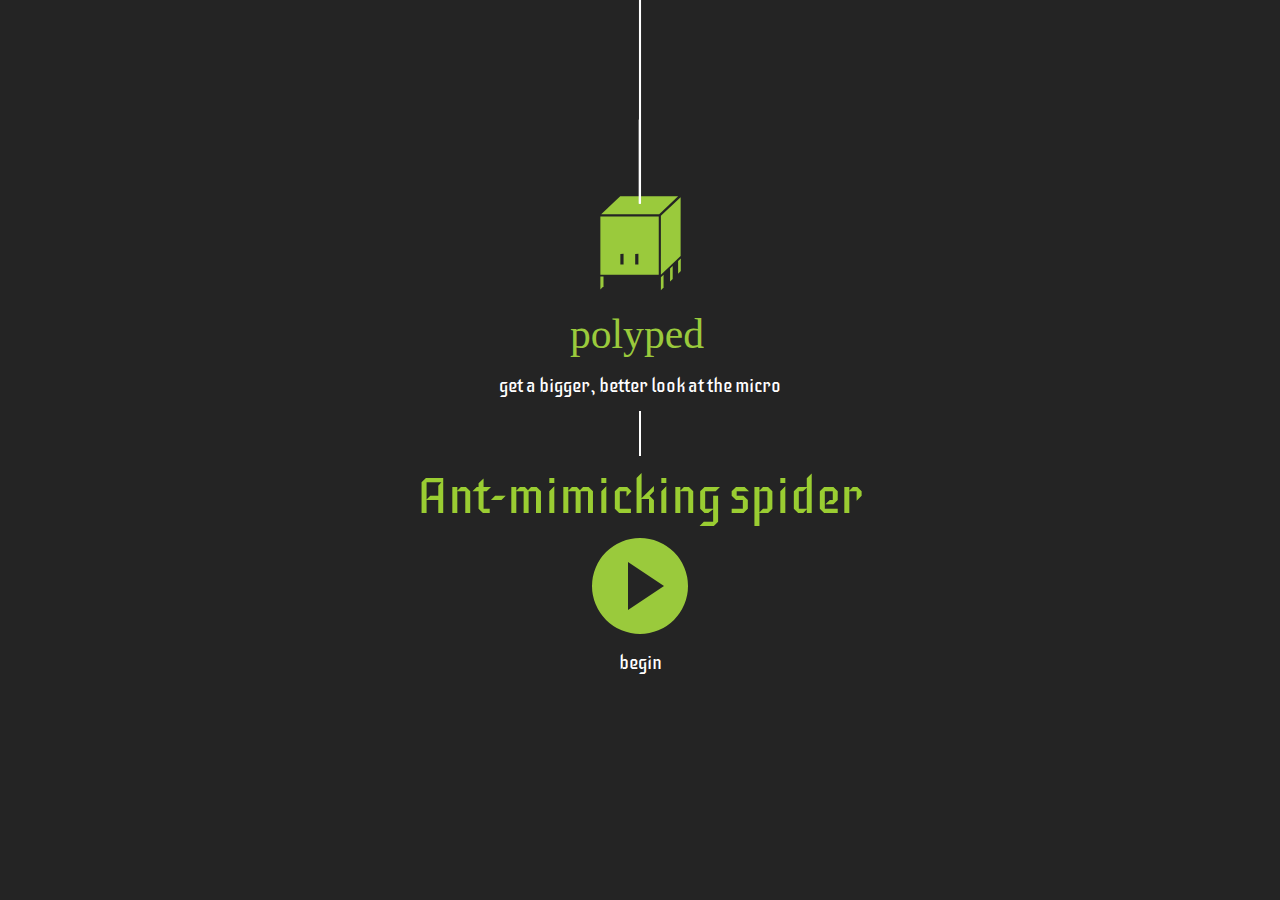
==== index.html @ ac4f15b5 "folder structure" ====
<!DOCTYPE html>
<html lang="en">
  <head>
    <title>The Ant-Mimicking Spider</title>
    <meta charset="utf-8">
    <meta http-equiv="X-UA-Compatible" content="IE=edge">
    <meta name="viewport" content="width=device-width, initial-scale=1">
    <link rel="preconnect" href="https://fonts.gstatic.com">
<link href="https://fonts.googleapis.com/css2?family=Iceberg&display=swap" rel="stylesheet"> 
    <link href="css/reset.css" rel="stylesheet" type="text/css">
    <link rel="stylesheet" href="css/main.css">
  </head> 
<body>
  
<section id="introCon">

  <div id="introColumn">
  <img src="images/logo-intro.svg" alt="logo-intro" id="logo-intro">
  <p class="iceberg-p">get a bigger, better look at the micro</p>
  <div id="separator"></div>
  <h2 class="main-heading">Ant-mimicking spider</h2>
  <a href="game.html" id="begin-button"><img src="images/play.svg" alt="begin button"></a>
  <p class="iceberg-p">begin</p>
  </div>
  
</section>

  <script src="js/gsap.min.js"></script>
  <script src="js/ScrollTrigger.min.js"></script>
	<script src="js/main.js"></script>
</body>	

</html>
---- css/main.css ----
body {
    display: flex;
    flex-direction: row;
}

.hidden {
    display: none;
}


/*drag-reveal-styles*/

#outerShell {
    width: 900px;
    margin: auto;
  }
  
  #imageCon {
    position: relative;
    width: 900px;
    height: 546px;
  }

  .slideImage {
    position: absolute;
    width: 900px;
    height: 546px;
  }
  
  .image-right {
    background: url(../images/xray2.jpg) no-repeat;
  }
  
  .image-left {
    background: url(../images/xray1.jpg) no-repeat;
    width: 50%;
  }
  
  .image-drag {
    background-color: #9ACD32;
    left: 50%; 
    width: 10px; 
    cursor: pointer;
  }
  
  

/*text*/

.iceberg-p {
    font-family: 'Iceberg', cursive;
    color: white;
    font-size: 19px;
    padding: 2.5%;
}

.main-heading {
    font-family: 'Iceberg', cursive;
    color: #9ACD32;
    font-size: 50px;
    padding: 2.5%;
}

.section-heading {
    font-family: 'Iceberg', cursive;
    color: #9ACD32;
    font-size: 50px;
    padding: 5%;
}

/*index.html*/

#introCon {
    width: 100vw;
    height: 100vh;
    background-color: #242424;
    display: flex;
    justify-content: center;
}

#introColumn {
    width: 50%;
    height: 100%;
    display: flex;
    flex-direction: column;
    text-align: center;
}

#logo-intro {
    height: 40%;
    top: 0%;
    margin: 0 auto;
}

#begin-button {
    width: 15%;
    margin: 0 auto;
}

#separator {
    height: 5%;
    width: 2px;
    background-color: white;
    margin: 0 auto;
}



/*game con*/

#gameCon {
    width: 100vw;
    height: 100vh;
    background-color: #242424;
    display: flex;
    justify-content: center;
}

#gameColumn {
    width: 80%;
    height: 100%;
    display: flex;
    flex-direction: column;
    margin: 0 auto;
    text-align: center;
}

.game-heading {
    font-family: 'Iceberg', cursive;
    color: #9ACD32;
    font-size: 45px;
    margin-top: 10%;
}

#bugGameGallery {
    display: flex;
    flex-direction: row;
    width: 100%;
    height: 50%;
    align-items: center;
}


.bugGamePNG img {
    width: 100%;
    margin: 0 auto;
}


/*main.html*/

#menuContainer {
    background-color:#242424;
    height: 100vh;
    width: 10vw;
    display: flex;
    flex-direction: column;
    z-index: 1;
    position: sticky;
    top: 0;
}

#logoDiv {
    height: 25%;
    width: 6.5vw;
    margin: 0 auto;
}

#menuIconDiv {
    display: flex;
    flex-direction: column;
    justify-content: space-evenly;
    height: 75%;
    bottom: 0%;
}

.menuIcon {
    background-color: #9ACD32;
    width: 100%;
    height: 18%;
    margin: 0 auto;    
    text-align: center;
}

.menuIcon img {
    width: 65px;
    margin-top: 18%;
}

#contentContainer {
    width: 90vw;
    background-color: #ECECEC;
    display: flex;
    flex-direction: column;
}

#section1 {
    width: 100%;
    height: 100vh;
    background-color: #ECECEC;
}

#section2 {
    width: 100%;
    height: 100vh;
    background-color: #ECECEC;
}

#section3 {
    width: 100%;
    height: 100vh;
    background-color:#ECECEC;
}

#section4 {
    width: 100%;
    height: 100vh;
}
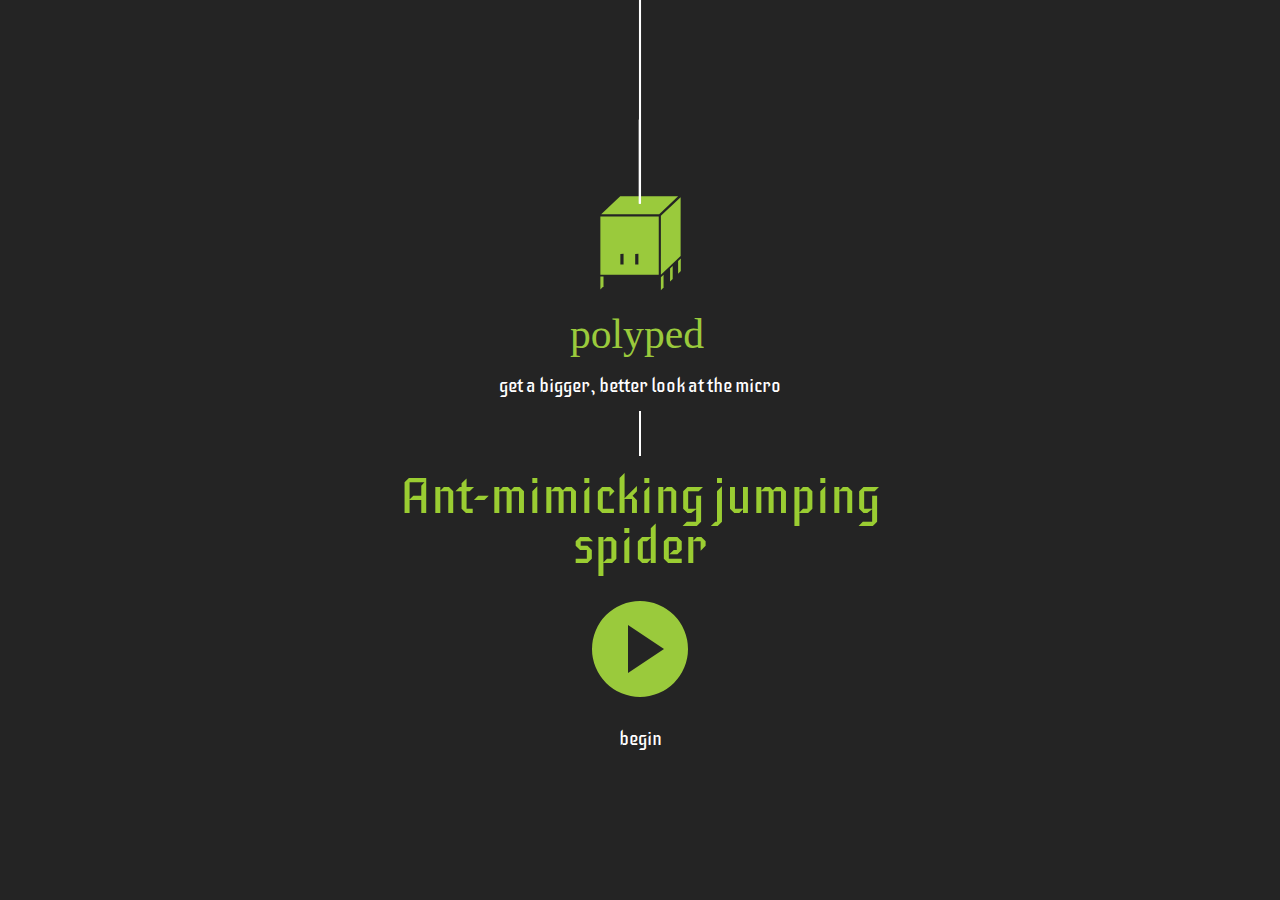
==== commit 20e501d5: "lots of progress" ====
--- a/index.html
+++ b/index.html
@@ -18,7 +18,7 @@
   <img src="images/logo-intro.svg" alt="logo-intro" id="logo-intro">
   <p class="iceberg-p">get a bigger, better look at the micro</p>
   <div id="separator"></div>
-  <h2 class="main-heading">Ant-mimicking spider</h2>
+  <h2 class="main-heading">Ant-mimicking jumping spider</h2>
   <a href="game.html" id="begin-button"><img src="images/play.svg" alt="begin button"></a>
   <p class="iceberg-p">begin</p>
   </div>
--- a/css/main.css
+++ b/css/main.css
@@ -7,18 +7,29 @@
     display: none;
 }
 
+html {
+    scroll-behavior: smooth;
+}
 
 /*drag-reveal-styles*/
 
+#outerShellCon {
+    width: 100%;
+    height: 100vh;
+    display: flex;
+    align-items: center;
+    position: relative;
+}
+
 #outerShell {
-    width: 900px;
-    margin: auto;
+    width: 60%;
+    margin: 0 auto;
   }
   
   #imageCon {
     position: relative;
     width: 900px;
-    height: 546px;
+    height: 690px;
   }
 
   .slideImage {
@@ -28,11 +39,11 @@
   }
   
   .image-right {
-    background: url(../images/xray2.jpg) no-repeat;
+    background: url(../images/xray3.jpg) no-repeat;
   }
   
   .image-left {
-    background: url(../images/xray1.jpg) no-repeat;
+    background: url(../images/xray4.jpg) no-repeat;
     width: 50%;
   }
   
@@ -41,6 +52,7 @@
     left: 50%; 
     width: 10px; 
     cursor: pointer;
+    position: relative;
   }
   
   
@@ -65,7 +77,43 @@
     font-family: 'Iceberg', cursive;
     color: #9ACD32;
     font-size: 50px;
-    padding: 5%;
+    padding-top: 2%;
+    padding-left: 5%;
+}
+
+.sub-heading {
+    padding-top: 2%;
+    padding-left: 5%;
+    color: #242424;
+    font-size: 30px;
+    font-family: 'Raleway', sans-serif;
+    font-weight: 500;
+}
+
+.info-text {
+    padding-top: 2%;
+    padding-left: 5%;
+    color: #242424;
+    font-size: 1.3vw;
+    font-family: 'Raleway', sans-serif;
+    font-weight: 400;
+    line-height: 3vh;
+}
+
+#imposterText {
+    color: #242424;
+    font-size: 24px;
+}
+
+#dragThis {
+    transform: rotate(-90deg);
+    color: #242424;
+    font-size: 25px;
+    font-family: 'Raleway', sans-serif;
+    position: absolute;
+    top: -7%;
+    font-weighT: bold;
+    
 }
 
 /*index.html*/
@@ -95,6 +143,12 @@
 #begin-button {
     width: 15%;
     margin: 0 auto;
+    padding: 2%;
+}
+
+#begin-button:hover {
+    scale: 1.1;
+    transition-duration: 1.5s;
 }
 
 #separator {
@@ -105,19 +159,18 @@
 }
 
 
-
 /*game con*/
 
 #gameCon {
     width: 100vw;
     height: 100vh;
-    background-color: #242424;
+    background-color: #ECECEC;
     display: flex;
     justify-content: center;
 }
 
 #gameColumn {
-    width: 80%;
+    width: 90%;
     height: 100%;
     display: flex;
     flex-direction: column;
@@ -129,7 +182,7 @@
     font-family: 'Iceberg', cursive;
     color: #9ACD32;
     font-size: 45px;
-    margin-top: 10%;
+    margin-top: 7%;
 }
 
 #bugGameGallery {
@@ -141,11 +194,47 @@
 }
 
 
-.bugGamePNG img {
-    width: 100%;
-    margin: 0 auto;
-}
-
+.bugGamePNG {
+    width: 33%;
+    margin: 0 auto;
+}
+
+#gameWrong {
+    position: absolute;
+    bottom: 12%;
+    display: none;
+    width: 18%;
+    height: 12%;
+    color: white;
+    background-color:#242424;
+    font-family: 'Raleway', sans-serif;
+    text-align: center;
+}
+
+#gameRight {
+    position: absolute;
+    bottom: 12%;
+    display: none;
+    width: 18%;
+    height: 12%;
+    color: white;
+    background-color:#242424;
+    font-family: 'Raleway', sans-serif;
+    font-weight: 500;
+    text-align: center;
+}
+
+#continueBtn {
+    background-color: #9ACD32;
+    text-align: center;
+    width: 50%;
+    padding: 7px;
+    margin: 0 auto;
+}
+
+#continueBtn p {
+    text-decoration: none;
+}
 
 /*main.html*/
 
@@ -180,11 +269,12 @@
     height: 18%;
     margin: 0 auto;    
     text-align: center;
+    position: relative;
 }
 
 .menuIcon img {
-    width: 65px;
-    margin-top: 18%;
+    height: 5.5vh;
+    margin-top: 4vh;
 }
 
 #contentContainer {
@@ -192,27 +282,244 @@
     background-color: #ECECEC;
     display: flex;
     flex-direction: column;
+    overflow-x: hidden;
+    overflow-y: hidden;
 }
 
 #section1 {
     width: 100%;
     height: 100vh;
     background-color: #ECECEC;
-}
+    position: relative;
+}
+
+#s1-info {
+    width: 35%;
+}
+
+
+#gltfmodel {
+    position: absolute;
+    width: 50%;
+    height: 500px;
+    right: 0%;
+    top: 20%;
+}
+
 
 #section2 {
     width: 100%;
     height: 100vh;
     background-color: #ECECEC;
+    position: relative;
+}
+
+.xraylabel-font {
+    color: #242424;
+    font-size: 20px;
+    font-family: 'Raleway', sans-serif;
+    font-weight: 400;
+}
+
+#xraylabel1 {
+    margin-left: 5%;
+    margin-top: 20vh;
+    position: absolute;
+    width: 21%;
+    border-bottom: 2px solid black;
+    z-index: 1;
+}
+
+#xraylabel2 {
+    margin-left: 5%;
+    margin-top: 22%;
+    position: absolute;
+    width: 35%;
+    border-bottom: 2px solid black;
+    z-index: 1;
+}
+
+#xraylabel1 {
+
+}
+
+#xraylabel1 {
+
 }
 
 #section3 {
     width: 100%;
     height: 100vh;
     background-color:#ECECEC;
+    position: relative;
+}
+
+
+#s3-info {
+    width: 35%;
+    position: absolute;
 }
 
 #section4 {
     width: 100%;
     height: 100vh;
-}
+    position: relative;
+}
+
+#s4-info {
+    margin-top: 4vh;
+    width: 30%;
+    position: absolute;
+}
+
+#inaturalist img {
+    width: 25%;
+    margin-top: 10%;
+    padding-left: 5%;
+    position: absolute;
+    bottom: 20%;
+}
+
+#mapid { 
+    position: absolute;
+    height: 77%; 
+    width: 60%; 
+    background:beige; 
+    right: 0%;;
+    bottom: 0%;}
+
+#googleChart {
+    position: absolute;
+    right: 0%;
+    top: 7%;
+}
+
+#sourceNote{
+    position: absolute;
+    right: 8%;
+    width: 37%;
+    bottom: 10%;
+    color: #242424;
+    font-size: 1vw;
+    font-family: 'Raleway', sans-serif;
+}
+
+
+#chartDetails {
+    width: 100%;
+}
+
+/*video player css*/
+
+@font-face {
+    font-family: 'HeydingsControlsRegular';
+    src: url('../fonts/heydings_controls-webfont.eot');
+    src: url('../fonts/heydings_controls-webfont.eot?#iefix') format('embedded-opentype'),
+         url('../fonts/heydings_controls-webfont.woff') format('woff'),
+         url('../fonts/heydings_controls-webfont.ttf') format('truetype');
+    font-weight: normal;
+    font-style: normal;
+}
+
+video
+{
+	max-width: 100%;
+}
+
+#vidContainer
+{
+    position: absolute;
+    bottom: 9%;
+    height: 33vh;
+    width: 33vw;
+	display: flex;
+    padding-left: 5%;
+}
+
+.player
+{
+	position: relative;
+	overflow: hidden;
+}
+
+.controls
+{
+	visibility: hidden; /*hide our custom controls for now*/
+	opacity: 0.5;
+	width: 75%;
+	position: absolute;
+	bottom: 25px;
+	left: 12.5%;
+	box-shadow: 3px 3px 5px rgba(0,0,0,.5);
+	transition: 1s all;
+	display: flex; /*get all controls lined up*/
+}
+
+button, .controls {
+  background:rgba(36, 36, 36, 1);
+}
+
+.player:hover .controls, player:focus .controls
+{
+	opacity: 1;
+}
+
+button::before
+{
+	font-family: HeydingsControlsRegular;
+	font-size: 17px;
+	position: relative;
+	content: attr(data-icon);
+	/*this reads the attribute from data icon and sets it to that letter*/
+	color: #CCC;
+	text-shadow: 0px 0px 1px rgba(0,0,0,.5);
+}
+
+button, .timer
+{
+	height: 25px;
+}
+
+button
+{
+	border: 0;
+	outline: none;
+	padding-bottom: 8px;
+}
+
+
+.timer
+{
+	line-height: 25px;
+	font-size: 16px;
+	font-family: Arial, Helvetica, sans-serif;
+	text-shadow: 0px 0px 1px rgba(0,0,0,.5);
+	color: white;
+	position: relative;
+	flex-grow: 1;
+}
+
+.timer div
+{
+	position: absolute;
+	background-color: rgba(154, 205, 50, 1);
+	left: 0;
+	top: 0;
+	width: 0px;
+	height: 25px;
+	z-index: 2;
+}
+
+.timer span
+{
+	position: absolute;
+	z-index: 3;
+	left: 20px;
+}
+
+button:active
+{
+	box-shadow: inset 2px 2px 2px rgba(0,0,0,.2);
+}
+
+
